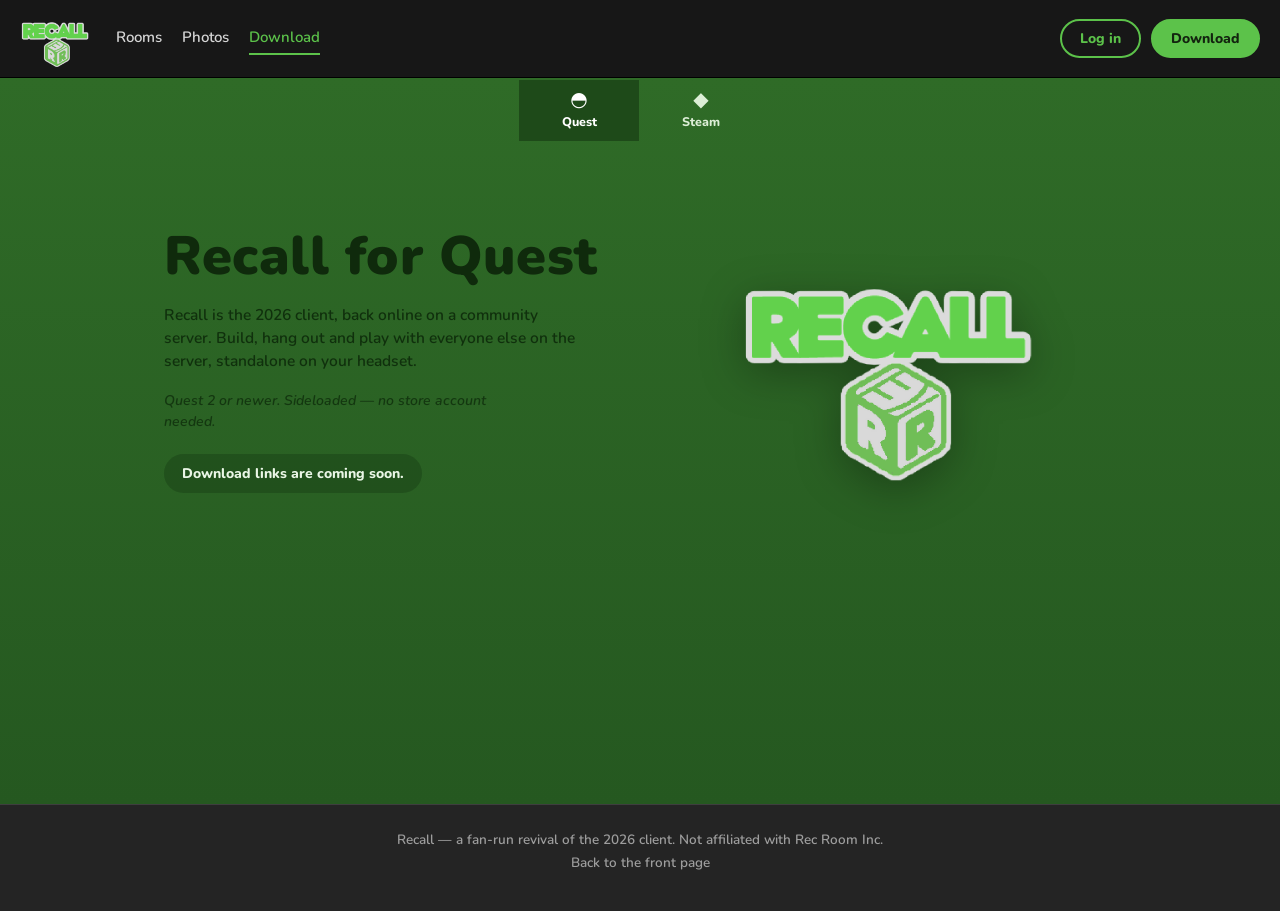
==== download.html @ ba2968ed "Login and download pages, photo comments, real room images Splits the site into three pages: the fee" ====
<!doctype html>
<html lang="en">
	<head>
		<meta charset="utf-8" />
		<meta name="viewport" content="width=device-width, initial-scale=1" />
		<title>Download &middot; Recall</title>
		<meta name="description" content="Get Recall on Quest or on PC through Steam." />
		<link rel="icon" href="logo.png" />
		<link rel="preconnect" href="https://fonts.googleapis.com" />
		<link rel="preconnect" href="https://fonts.gstatic.com" crossorigin />
		<link
			href="https://fonts.googleapis.com/css2?family=Nunito:wght@600;700;800;900&display=swap"
			rel="stylesheet"
		/>
		<link rel="stylesheet" href="styles.css" />
	</head>
	<body>
		<header class="topbar">
			<a class="brand" href="index.html"><img src="logo.png" alt="Recall" /></a>
			<nav class="topnav">
				<a href="index.html#rooms">Rooms</a>
				<a href="index.html#feed">Photos</a>
				<a href="download.html" class="is-on">Download</a>
			</nav>
			<div class="topbar-right" data-account></div>
		</header>

		<section class="dl">
			<div class="dl-tabs">
				<button class="dl-tab is-on" type="button" data-platform="quest">
					<span class="dl-icon">◓</span>
					<span>Quest</span>
				</button>
				<button class="dl-tab" type="button" data-platform="steam">
					<span class="dl-icon">◆</span>
					<span>Steam</span>
				</button>
			</div>

			<div class="dl-body">
				<div class="dl-copy">
					<h1 data-dl-title>Recall for Quest</h1>
					<p data-dl-text></p>
					<p class="dl-req" data-dl-req></p>
					<p class="dl-soon">Download links are coming soon.</p>
				</div>
				<div class="dl-art"><img src="logo.png" alt="" /></div>
			</div>
		</section>

		<footer>
			<p>Recall &mdash; a fan-run revival of the 2026 client. Not affiliated with Rec Room Inc.</p>
			<p><a href="index.html">Back to the front page</a></p>
		</footer>

		<script src="site.js"></script>
		<script>
			const PLATFORMS = {
				quest: {
					title: 'Recall for Quest',
					text: 'Recall is the 2026 client, back online on a community server. Build, hang out and play with everyone else on the server, standalone on your headset.',
					req: 'Quest 2 or newer. Sideloaded — no store account needed.',
				},
				steam: {
					title: 'Recall for Steam',
					text: 'Play Recall on PC in VR or on a flat screen. The launcher patches your copy of the 2026 client and points it at the Recall server.',
					req: 'Windows 10 or later, plus the 2026 client on Steam.',
				},
			}
			const title = document.querySelector('[data-dl-title]')
			const text = document.querySelector('[data-dl-text]')
			const req = document.querySelector('[data-dl-req]')
			const show = (key) => {
				const platform = PLATFORMS[key]
				document.body.dataset.platform = key
				title.textContent = platform.title
				text.textContent = platform.text
				req.textContent = platform.req
			}
			for (const tab of document.querySelectorAll('.dl-tab')) {
				tab.addEventListener('click', () => {
					for (const other of document.querySelectorAll('.dl-tab')) {
						other.classList.toggle('is-on', other === tab)
					}
					show(tab.dataset.platform)
				})
			}
			show('quest')
		</script>
	</body>
</html>
---- styles.css ----
:root {
	--page: #242424;
	--bar: #171717;
	--panel: #2e2e2e;
	--panel-2: #363636;
	--line: #3e3e3e;
	--text: #ececec;
	--muted: #9d9d9d;
	--green: #5cc24a;
	--green-dark: #3f9a31;
	--radius: 8px;
}

* {
	box-sizing: border-box;
}

body {
	margin: 0;
	background: var(--page);
	color: var(--text);
	font-family: Nunito, "Segoe UI", system-ui, sans-serif;
	font-weight: 600;
	font-size: 15px;
	line-height: 1.5;
}

h1,
h2,
h3 {
	margin: 0;
	font-weight: 900;
	letter-spacing: 0.01em;
}

a {
	color: inherit;
	text-decoration: none;
}

img {
	display: block;
	max-width: 100%;
}

/* ---------- top bar ---------- */

.topbar {
	position: sticky;
	top: 0;
	z-index: 30;
	display: flex;
	align-items: center;
	gap: 26px;
	height: 78px;
	padding: 0 20px;
	background: var(--bar);
	border-bottom: 1px solid #000;
}

.brand img {
	height: 70px;
	width: auto;
}

.topnav {
	display: flex;
	gap: 20px;
	font-size: 15px;
}

.topnav a {
	color: #d6d6d6;
	padding: 4px 0;
	border-bottom: 2px solid transparent;
}

.topnav a:hover {
	color: #fff;
	border-bottom-color: var(--green);
}

.topbar-right {
	display: flex;
	align-items: center;
	gap: 10px;
	margin-left: auto;
}

.pill {
	display: inline-flex;
	align-items: center;
	justify-content: center;
	padding: 7px 18px;
	border-radius: 999px;
	border: 2px solid var(--green);
	font-size: 14px;
	font-weight: 800;
	cursor: pointer;
	font-family: inherit;
	transition: background 0.12s, color 0.12s;
}

.pill.ghost {
	background: none;
	color: var(--green);
}

.pill.ghost:hover {
	background: rgba(92, 194, 74, 0.14);
}

.pill.solid {
	background: var(--green);
	color: #13240f;
}

.pill.solid:hover {
	background: var(--green-dark);
	color: #fff;
}

.pill.wide {
	display: flex;
	width: 100%;
	margin-top: 12px;
}

/* ---------- notice strip ---------- */

.notice {
	display: flex;
	align-items: center;
	gap: 16px;
	padding: 12px 22px;
	background: #2f4a28;
	border-bottom: 1px solid #000;
	font-size: 14px;
}

.notice[hidden] {
	display: none;
}

.notice p {
	margin: 0 auto 0 0;
	max-width: 100ch;
	color: #dcecd6;
	text-align: center;
	flex: 1;
}

.notice button {
	background: none;
	border: 0;
	color: #dcecd6;
	font-size: 22px;
	line-height: 1;
	cursor: pointer;
}

/* ---------- layout ---------- */

main {
	max-width: 1140px;
	margin: 0 auto;
	padding: 24px 18px 60px;
}

/* promo row */

.promos {
	display: grid;
	grid-template-columns: repeat(2, 1fr);
	gap: 22px;
}

.promo p {
	margin: 9px 2px 0;
	font-size: 14.5px;
	color: #d8d8d8;
}

.promo:hover p {
	color: var(--green);
}

.promo-art {
	display: grid;
	place-items: center;
	aspect-ratio: 16 / 7;
	border-radius: var(--radius);
	border: 1px solid var(--line);
	overflow: hidden;
}

.promo-art span {
	font-size: clamp(20px, 2.6vw, 31px);
	font-weight: 900;
	letter-spacing: 0.02em;
	text-transform: uppercase;
	color: #fff;
	text-shadow: 0 3px 0 rgba(0, 0, 0, 0.35);
}

.art-rooms {
	background: repeating-linear-gradient(135deg, #3f9a31 0 22px, #45a836 22px 44px);
}

.art-play {
	background: repeating-linear-gradient(135deg, #2d6f6b 0 22px, #327c77 22px 44px);
}

.art-cam {
	background: repeating-linear-gradient(135deg, #5a5030 0 22px, #665a36 22px 44px);
}

/* tabs */

.tabs {
	display: flex;
	justify-content: center;
	gap: 10px;
	margin: 30px 0 22px;
}

.tab {
	padding: 7px 20px;
	border-radius: 999px;
	border: 2px solid var(--line);
	background: var(--panel);
	color: #cfcfcf;
	font: inherit;
	font-size: 14px;
	font-weight: 800;
	cursor: pointer;
}

.tab.is-on {
	border-color: var(--green);
	color: var(--green);
}

.columns {
	display: grid;
	grid-template-columns: 250px 1fr;
	gap: 22px;
	align-items: start;
}

.columns[hidden] {
	display: none;
}

/* ---------- sidebar ---------- */

.side {
	background: var(--panel);
	border: 1px solid var(--line);
	border-radius: var(--radius);
	padding: 14px;
	scroll-margin-top: 70px;
}

.side h2 {
	font-size: 19px;
	margin-bottom: 12px;
}

.side-list {
	display: grid;
	gap: 14px;
}

.side-room {
	display: block;
}

.side-room .art {
	display: grid;
	place-items: center;
	aspect-ratio: 16 / 9;
	border-radius: 6px;
	border: 1px solid var(--line);
	background: var(--art);
	padding: 8px;
	text-align: center;
}

.side-room .art span {
	font-size: 17px;
	font-weight: 900;
	color: #fff;
	text-transform: uppercase;
	letter-spacing: 0.02em;
	text-shadow: 0 2px 0 rgba(0, 0, 0, 0.4);
	overflow-wrap: anywhere;
}

.side-room .name {
	margin: 6px 0 0;
	font-size: 14px;
	color: #e3e3e3;
}

.side-room .by {
	margin: 0;
	font-size: 13px;
	color: var(--muted);
}

/* ---------- feed ---------- */

.feed {
	scroll-margin-top: 70px;
}

.feed-head {
	display: flex;
	align-items: center;
	justify-content: space-between;
	gap: 14px;
	margin-bottom: 14px;
}

.feed-head h2 {
	font-size: 21px;
}

.live {
	display: inline-flex;
	align-items: center;
	gap: 7px;
	font-size: 13.5px;
	color: var(--muted);
	cursor: pointer;
	user-select: none;
}

.live input {
	accent-color: var(--green);
	width: 15px;
	height: 15px;
}

.post {
	background: var(--panel);
	border: 1px solid var(--line);
	border-radius: var(--radius);
	margin-bottom: 20px;
	overflow: hidden;
	animation: in 0.25s ease;
}

@keyframes in {
	from {
		opacity: 0;
		transform: translateY(6px);
	}
}

.post-top {
	display: flex;
	align-items: center;
	gap: 10px;
	padding: 10px 12px;
}

.avatar {
	display: grid;
	place-items: center;
	width: 34px;
	height: 34px;
	flex: none;
	border-radius: 50%;
	background: var(--art);
	color: #fff;
	font-size: 15px;
	font-weight: 900;
}

.who {
	min-width: 0;
}

.who .name {
	font-size: 14.5px;
	font-weight: 800;
}

.who .name .handle {
	color: var(--muted);
	font-weight: 700;
	margin-left: 5px;
}

.who .where {
	font-size: 13.5px;
	color: #bdbdbd;
}

.post-shot {
	display: block;
	width: 100%;
	padding: 0;
	border: 0;
	border-top: 1px solid var(--line);
	border-bottom: 1px solid var(--line);
	background: #1b1b1b;
	cursor: zoom-in;
}

.post-shot img {
	width: 100%;
	aspect-ratio: 16 / 9;
	object-fit: cover;
}

.post-foot {
	padding: 10px 14px 13px;
}

.cheers {
	display: flex;
	align-items: center;
	gap: 6px;
	font-size: 13.5px;
	color: var(--muted);
}

.caption {
	margin: 8px 0 0;
	font-size: 14.5px;
	color: #e6e6e6;
	overflow-wrap: anywhere;
}

.stamp {
	margin: 8px 0 0;
	font-size: 13px;
	color: #808080;
}

.empty {
	color: var(--muted);
}

/* ---------- all-rooms panel ---------- */

.rooms-grid-wrap[hidden] {
	display: none;
}

.rooms-grid-wrap h2 {
	font-size: 21px;
	margin-bottom: 14px;
}

.rooms-grid {
	display: grid;
	grid-template-columns: repeat(auto-fill, minmax(210px, 1fr));
	gap: 18px;
}

.room-card {
	background: var(--panel);
	border: 1px solid var(--line);
	border-radius: var(--radius);
	overflow: hidden;
}

.room-card .art {
	display: grid;
	place-items: center;
	aspect-ratio: 16 / 9;
	padding: 8px;
	background: var(--art);
	text-align: center;
}

.room-card .art span {
	font-size: 18px;
	font-weight: 900;
	color: #fff;
	text-transform: uppercase;
	text-shadow: 0 2px 0 rgba(0, 0, 0, 0.4);
	overflow-wrap: anywhere;
}

.room-card .body {
	padding: 10px 12px 13px;
}

.room-card h3 {
	font-size: 15.5px;
}

.room-card .meta {
	margin: 4px 0 0;
	font-size: 13px;
	color: var(--muted);
}

.room-card .tags {
	display: flex;
	flex-wrap: wrap;
	gap: 5px;
	margin-top: 9px;
}

.room-card .tags span {
	padding: 2px 8px;
	border: 1px solid var(--line);
	border-radius: 5px;
	font-size: 11.5px;
	color: #c9c9c9;
}

/* ---------- join + footer ---------- */

.join {
	margin-top: 34px;
	padding: 22px 24px 26px;
	background: var(--panel);
	border: 1px solid var(--line);
	border-radius: var(--radius);
	scroll-margin-top: 70px;
}

.join h2 {
	font-size: 20px;
}

.join ol {
	margin: 12px 0 0;
	padding-left: 20px;
	color: #d6d6d6;
}

.join li {
	margin-bottom: 7px;
}

footer {
	padding: 22px 18px 34px;
	border-top: 1px solid var(--line);
	color: var(--muted);
	text-align: center;
	font-size: 13.5px;
}

footer p {
	margin: 3px 0;
}

footer a:hover {
	color: var(--green);
}

/* ---------- lightbox ---------- */

.lightbox {
	position: fixed;
	inset: 0;
	z-index: 60;
	display: grid;
	place-items: center;
	padding: 26px;
	background: rgba(0, 0, 0, 0.85);
}

.lightbox[hidden] {
	display: none;
}

.lightbox img {
	max-width: 100%;
	max-height: 100%;
	border-radius: 6px;
}

.lightbox-close {
	position: absolute;
	top: 16px;
	right: 20px;
	width: 38px;
	height: 38px;
	border: 1px solid var(--line);
	border-radius: 50%;
	background: var(--panel);
	color: var(--text);
	font-size: 22px;
	cursor: pointer;
}

@media (max-width: 880px) {
	.columns {
		grid-template-columns: 1fr;
	}

	.promos {
		grid-template-columns: 1fr;
	}

	.topnav {
		display: none;
	}

	.notice p {
		text-align: left;
	}
}

/* ---------- signed-in state ---------- */

.signed-in {
	color: var(--green);
	font-weight: 800;
	font-size: 14px;
}

.topnav a.is-on {
	color: var(--green);
	border-bottom-color: var(--green);
}

/* ---------- room photos ---------- */

.side-room .art,
.room-card .art {
	position: relative;
	overflow: hidden;
}

.side-room .art img,
.room-card .art img {
	position: absolute;
	inset: 0;
	width: 100%;
	height: 100%;
	object-fit: cover;
}

/* ---------- comments ---------- */

.comments {
	border-top: 1px solid var(--line);
	padding: 10px 14px 12px;
	background: #292929;
}

.comments h4 {
	margin: 0 0 8px;
	font-size: 13px;
	font-weight: 800;
	color: var(--muted);
	text-transform: uppercase;
	letter-spacing: 0.06em;
}

.comment {
	display: flex;
	gap: 8px;
	margin-bottom: 8px;
	font-size: 14px;
}

.comment .by {
	font-weight: 800;
	color: var(--green);
	flex: none;
}

.comment .text {
	color: #e2e2e2;
	overflow-wrap: anywhere;
}

.comment-form {
	display: flex;
	gap: 8px;
	margin-top: 10px;
}

.comment-form input {
	flex: 1;
	min-width: 0;
	padding: 8px 12px;
	border: 1px solid var(--line);
	border-radius: 999px;
	background: #1f1f1f;
	color: var(--text);
	font: inherit;
	font-size: 14px;
}

.comment-form input:focus {
	outline: none;
	border-color: var(--green);
}

.comment-form button {
	padding: 8px 16px;
	font-size: 13.5px;
}

.comment-locked {
	margin: 0;
	font-size: 13.5px;
	color: var(--muted);
}

.comment-locked a {
	color: var(--green);
	font-weight: 800;
}

.comment-note {
	margin: 8px 0 0;
	font-size: 13px;
	color: #b58b5a;
}

/* ---------- login card ---------- */

body.centered {
	display: grid;
	place-items: center;
	min-height: 100vh;
	padding: 28px 18px;
}

.card {
	width: 100%;
	max-width: 380px;
	padding: 26px 26px 22px;
	background: var(--panel);
	border: 1px solid var(--line);
	border-radius: 12px;
	text-align: center;
}

.card-logo img {
	height: 110px;
	margin: 0 auto 6px;
}

.card-lede {
	margin: 0 0 18px;
	color: #cfcfcf;
	font-size: 14.5px;
}

.card form {
	text-align: left;
}

.card label {
	display: block;
	margin-bottom: 14px;
}

.card label span {
	display: block;
	margin-bottom: 5px;
	font-size: 13px;
	font-weight: 800;
	color: var(--muted);
}

.card input {
	width: 100%;
	padding: 10px 13px;
	border: 1px solid var(--line);
	border-radius: 7px;
	background: #1f1f1f;
	color: var(--text);
	font: inherit;
	font-size: 15px;
}

.card input:focus {
	outline: none;
	border-color: var(--green);
}

.card button[type='submit'] {
	margin-top: 4px;
}

.card button:disabled {
	opacity: 0.6;
	cursor: default;
}

.formerror {
	margin: 0 0 16px;
	padding: 10px 12px;
	border: 1px solid #7a3b3b;
	border-radius: 7px;
	background: #3a2525;
	color: #f0c9c9;
	font-size: 13.5px;
	text-align: left;
}

.formerror[hidden] {
	display: none;
}

.card-foot {
	margin: 12px 0 0;
	font-size: 13.5px;
	color: var(--muted);
}

.card-foot a {
	color: var(--green);
	font-weight: 800;
}

/* ---------- download page ---------- */

.dl {
	background: linear-gradient(180deg, #2f6b27 0%, #255820 100%);
	min-height: calc(100vh - 78px - 96px);
}

.dl-tabs {
	display: flex;
	justify-content: center;
	gap: 2px;
	padding-top: 2px;
}

.dl-tab {
	display: grid;
	justify-items: center;
	gap: 3px;
	width: 120px;
	padding: 10px 6px 9px;
	border: 0;
	background: none;
	color: #dceed6;
	font: inherit;
	font-size: 12.5px;
	font-weight: 800;
	cursor: pointer;
}

.dl-tab.is-on {
	background: #1e4a19;
	color: #fff;
}

.dl-icon {
	font-size: 20px;
	line-height: 1;
}

.dl-body {
	display: grid;
	grid-template-columns: 1fr 1fr;
	align-items: center;
	gap: 40px;
	max-width: 1000px;
	margin: 0 auto;
	padding: 70px 24px 90px;
}

.dl-copy h1 {
	font-size: clamp(34px, 5vw, 54px);
	color: #0f2a0c;
	line-height: 1.05;
}

.dl-copy p {
	max-width: 46ch;
	margin: 18px 0 0;
	color: #10300d;
	font-size: 15.5px;
}

.dl-req {
	font-style: italic;
	font-size: 14px !important;
	opacity: 0.85;
}

.dl-soon {
	display: inline-block;
	margin-top: 22px !important;
	padding: 9px 18px;
	border-radius: 999px;
	background: rgba(14, 40, 11, 0.28);
	color: #eaf6e6 !important;
	font-weight: 800;
	font-size: 14px !important;
}

.dl-art {
	display: grid;
	place-items: center;
}

.dl-art img {
	width: min(300px, 70%);
	filter: drop-shadow(0 10px 22px rgba(0, 0, 0, 0.3));
}

@media (max-width: 880px) {
	.dl-body {
		grid-template-columns: 1fr;
		padding: 40px 20px 60px;
		text-align: center;
	}

	.dl-copy p {
		margin-left: auto;
		margin-right: auto;
	}

	.brand img {
		height: 52px;
	}

	.topbar {
		height: 62px;
	}
}
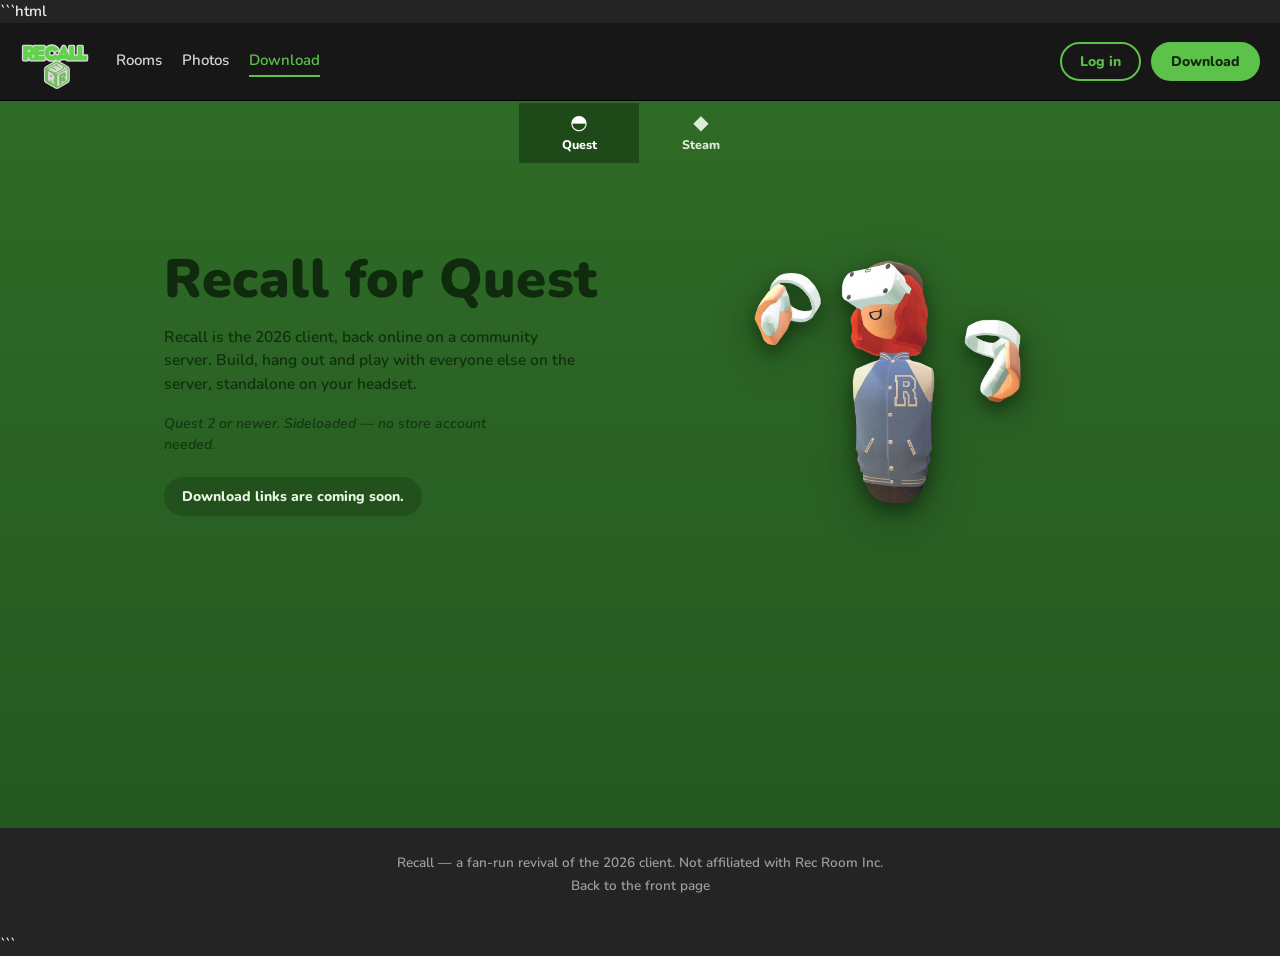
==== commit b78fc61e: "Update download.html" ====
--- a/download.html
+++ b/download.html
@@ -1,10 +1,14 @@
+```html
 <!doctype html>
 <html lang="en">
 	<head>
 		<meta charset="utf-8" />
 		<meta name="viewport" content="width=device-width, initial-scale=1" />
 		<title>Download &middot; Recall</title>
-		<meta name="description" content="Get Recall on Quest or on PC through Steam." />
+		<meta
+			name="description"
+			content="Get Recall on Quest or on PC through Steam."
+		/>
 		<link rel="icon" href="logo.png" />
 		<link rel="preconnect" href="https://fonts.googleapis.com" />
 		<link rel="preconnect" href="https://fonts.gstatic.com" crossorigin />
@@ -14,24 +18,38 @@
 		/>
 		<link rel="stylesheet" href="styles.css" />
 	</head>
+
 	<body>
 		<header class="topbar">
-			<a class="brand" href="index.html"><img src="logo.png" alt="Recall" /></a>
+			<a class="brand" href="index.html">
+				<img src="logo.png" alt="Recall" />
+			</a>
+
 			<nav class="topnav">
 				<a href="index.html#rooms">Rooms</a>
 				<a href="index.html#feed">Photos</a>
 				<a href="download.html" class="is-on">Download</a>
 			</nav>
+
 			<div class="topbar-right" data-account></div>
 		</header>
 
 		<section class="dl">
 			<div class="dl-tabs">
-				<button class="dl-tab is-on" type="button" data-platform="quest">
+				<button
+					class="dl-tab is-on"
+					type="button"
+					data-platform="quest"
+				>
 					<span class="dl-icon">◓</span>
 					<span>Quest</span>
 				</button>
-				<button class="dl-tab" type="button" data-platform="steam">
+
+				<button
+					class="dl-tab"
+					type="button"
+					data-platform="steam"
+				>
 					<span class="dl-icon">◆</span>
 					<span>Steam</span>
 				</button>
@@ -42,50 +60,88 @@
 					<h1 data-dl-title>Recall for Quest</h1>
 					<p data-dl-text></p>
 					<p class="dl-req" data-dl-req></p>
-					<p class="dl-soon">Download links are coming soon.</p>
+					<p class="dl-soon">
+						Download links are coming soon.
+					</p>
 				</div>
-				<div class="dl-art"><img src="logo.png" alt="" /></div>
+
+				<div class="dl-art">
+					<img
+						data-dl-image
+						src="Quest.png"
+						alt="Recall for Quest"
+					/>
+				</div>
 			</div>
 		</section>
 
 		<footer>
-			<p>Recall &mdash; a fan-run revival of the 2026 client. Not affiliated with Rec Room Inc.</p>
-			<p><a href="index.html">Back to the front page</a></p>
+			<p>
+				Recall &mdash; a fan-run revival of the 2026 client.
+				Not affiliated with Rec Room Inc.
+			</p>
+			<p>
+				<a href="index.html">Back to the front page</a>
+			</p>
 		</footer>
 
 		<script src="site.js"></script>
+
 		<script>
 			const PLATFORMS = {
 				quest: {
 					title: 'Recall for Quest',
 					text: 'Recall is the 2026 client, back online on a community server. Build, hang out and play with everyone else on the server, standalone on your headset.',
 					req: 'Quest 2 or newer. Sideloaded — no store account needed.',
+					image: 'Quest.png',
+					alt: 'Recall for Quest',
 				},
+
 				steam: {
 					title: 'Recall for Steam',
 					text: 'Play Recall on PC in VR or on a flat screen. The launcher patches your copy of the 2026 client and points it at the Recall server.',
 					req: 'Windows 10 or later, plus the 2026 client on Steam.',
+					image: 'Steam.png',
+					alt: 'Recall for Steam',
 				},
-			}
-			const title = document.querySelector('[data-dl-title]')
-			const text = document.querySelector('[data-dl-text]')
-			const req = document.querySelector('[data-dl-req]')
+			};
+
+			const title = document.querySelector('[data-dl-title]');
+			const text = document.querySelector('[data-dl-text]');
+			const req = document.querySelector('[data-dl-req]');
+			const image = document.querySelector('[data-dl-image]');
+			const tabs = document.querySelectorAll('.dl-tab');
+
 			const show = (key) => {
-				const platform = PLATFORMS[key]
-				document.body.dataset.platform = key
-				title.textContent = platform.title
-				text.textContent = platform.text
-				req.textContent = platform.req
-			}
-			for (const tab of document.querySelectorAll('.dl-tab')) {
+				const platform = PLATFORMS[key];
+
+				if (!platform) return;
+
+				document.body.dataset.platform = key;
+
+				title.textContent = platform.title;
+				text.textContent = platform.text;
+				req.textContent = platform.req;
+
+				image.src = platform.image;
+				image.alt = platform.alt;
+
+				tabs.forEach((tab) => {
+					tab.classList.toggle(
+						'is-on',
+						tab.dataset.platform === key
+					);
+				});
+			};
+
+			tabs.forEach((tab) => {
 				tab.addEventListener('click', () => {
-					for (const other of document.querySelectorAll('.dl-tab')) {
-						other.classList.toggle('is-on', other === tab)
-					}
-					show(tab.dataset.platform)
-				})
-			}
-			show('quest')
+					show(tab.dataset.platform);
+				});
+			});
+
+			show('quest');
 		</script>
 	</body>
 </html>
+```
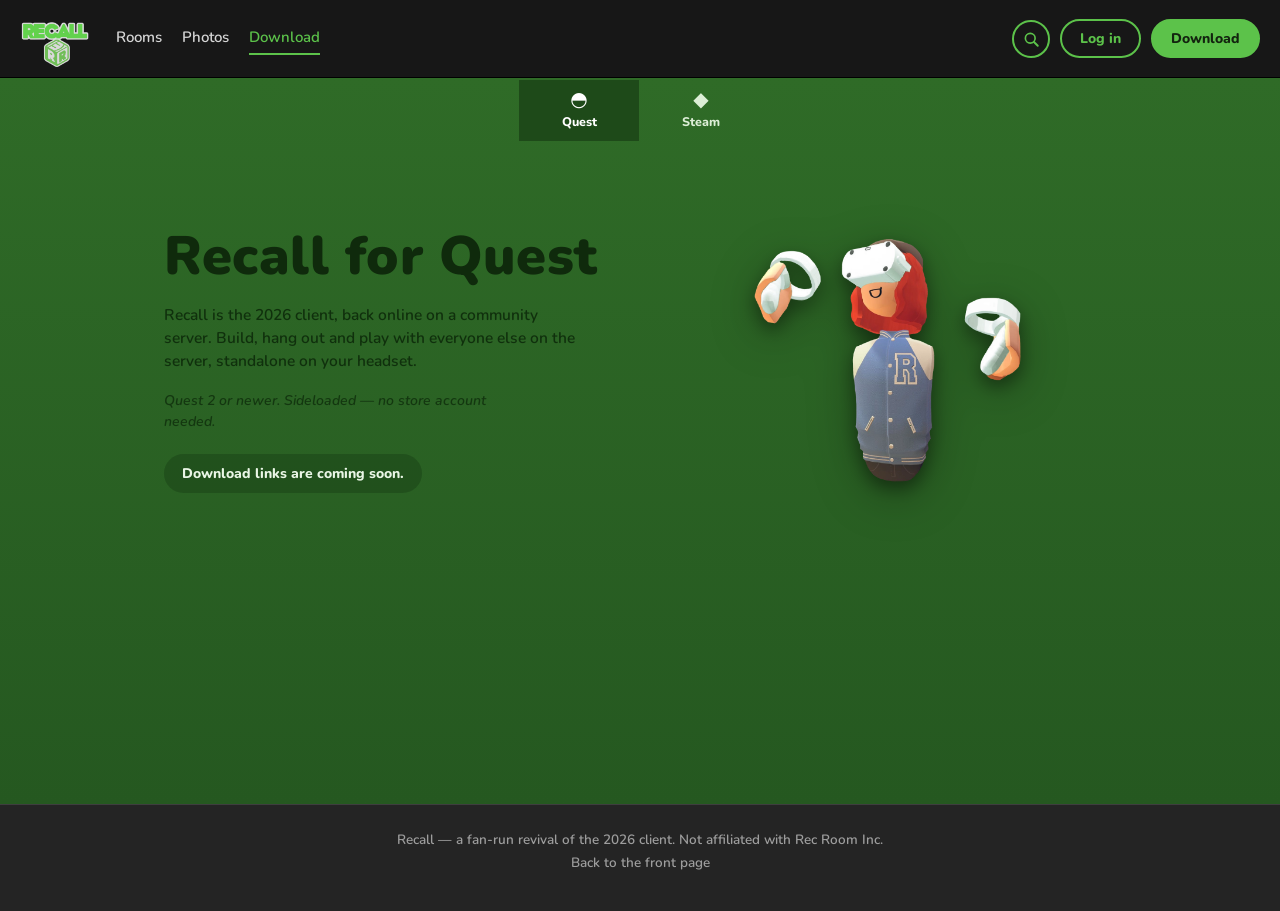
==== commit 0e2ce48b: "Add player search and profile pages A magnifier beside Log in opens a search overlay with People and" ====
--- a/download.html
+++ b/download.html
@@ -1,14 +1,10 @@
-```html
 <!doctype html>
 <html lang="en">
 	<head>
 		<meta charset="utf-8" />
 		<meta name="viewport" content="width=device-width, initial-scale=1" />
 		<title>Download &middot; Recall</title>
-		<meta
-			name="description"
-			content="Get Recall on Quest or on PC through Steam."
-		/>
+		<meta name="description" content="Get Recall on Quest or on PC through Steam." />
 		<link rel="icon" href="logo.png" />
 		<link rel="preconnect" href="https://fonts.googleapis.com" />
 		<link rel="preconnect" href="https://fonts.gstatic.com" crossorigin />
@@ -18,38 +14,24 @@
 		/>
 		<link rel="stylesheet" href="styles.css" />
 	</head>
-
 	<body>
 		<header class="topbar">
-			<a class="brand" href="index.html">
-				<img src="logo.png" alt="Recall" />
-			</a>
-
+			<a class="brand" href="index.html"><img src="logo.png" alt="Recall" /></a>
 			<nav class="topnav">
 				<a href="index.html#rooms">Rooms</a>
 				<a href="index.html#feed">Photos</a>
 				<a href="download.html" class="is-on">Download</a>
 			</nav>
-
 			<div class="topbar-right" data-account></div>
 		</header>
 
 		<section class="dl">
 			<div class="dl-tabs">
-				<button
-					class="dl-tab is-on"
-					type="button"
-					data-platform="quest"
-				>
+				<button class="dl-tab is-on" type="button" data-platform="quest">
 					<span class="dl-icon">◓</span>
 					<span>Quest</span>
 				</button>
-
-				<button
-					class="dl-tab"
-					type="button"
-					data-platform="steam"
-				>
+				<button class="dl-tab" type="button" data-platform="steam">
 					<span class="dl-icon">◆</span>
 					<span>Steam</span>
 				</button>
@@ -60,33 +42,19 @@
 					<h1 data-dl-title>Recall for Quest</h1>
 					<p data-dl-text></p>
 					<p class="dl-req" data-dl-req></p>
-					<p class="dl-soon">
-						Download links are coming soon.
-					</p>
+					<p class="dl-soon">Download links are coming soon.</p>
 				</div>
-
-				<div class="dl-art">
-					<img
-						data-dl-image
-						src="Quest.png"
-						alt="Recall for Quest"
-					/>
-				</div>
+				<div class="dl-art"><img data-dl-image src="Quest.png" alt="Recall for Quest" /></div>
 			</div>
 		</section>
 
 		<footer>
-			<p>
-				Recall &mdash; a fan-run revival of the 2026 client.
-				Not affiliated with Rec Room Inc.
-			</p>
-			<p>
-				<a href="index.html">Back to the front page</a>
-			</p>
+			<p>Recall &mdash; a fan-run revival of the 2026 client. Not affiliated with Rec Room Inc.</p>
+			<p><a href="index.html">Back to the front page</a></p>
 		</footer>
 
 		<script src="site.js"></script>
-
+		<script src="search.js"></script>
 		<script>
 			const PLATFORMS = {
 				quest: {
@@ -96,7 +64,6 @@
 					image: 'Quest.png',
 					alt: 'Recall for Quest',
 				},
-
 				steam: {
 					title: 'Recall for Steam',
 					text: 'Play Recall on PC in VR or on a flat screen. The launcher patches your copy of the 2026 client and points it at the Recall server.',
@@ -104,44 +71,29 @@
 					image: 'Steam.png',
 					alt: 'Recall for Steam',
 				},
-			};
-
-			const title = document.querySelector('[data-dl-title]');
-			const text = document.querySelector('[data-dl-text]');
-			const req = document.querySelector('[data-dl-req]');
-			const image = document.querySelector('[data-dl-image]');
-			const tabs = document.querySelectorAll('.dl-tab');
-
+			}
+			const title = document.querySelector('[data-dl-title]')
+			const text = document.querySelector('[data-dl-text]')
+			const req = document.querySelector('[data-dl-req]')
+			const image = document.querySelector('[data-dl-image]')
 			const show = (key) => {
-				const platform = PLATFORMS[key];
-
-				if (!platform) return;
-
-				document.body.dataset.platform = key;
-
-				title.textContent = platform.title;
-				text.textContent = platform.text;
-				req.textContent = platform.req;
-
-				image.src = platform.image;
-				image.alt = platform.alt;
-
-				tabs.forEach((tab) => {
-					tab.classList.toggle(
-						'is-on',
-						tab.dataset.platform === key
-					);
-				});
-			};
-
-			tabs.forEach((tab) => {
+				const platform = PLATFORMS[key]
+				document.body.dataset.platform = key
+				title.textContent = platform.title
+				text.textContent = platform.text
+				req.textContent = platform.req
+				image.src = platform.image
+				image.alt = platform.alt
+			}
+			for (const tab of document.querySelectorAll('.dl-tab')) {
 				tab.addEventListener('click', () => {
-					show(tab.dataset.platform);
-				});
-			});
-
-			show('quest');
+					for (const other of document.querySelectorAll('.dl-tab')) {
+						other.classList.toggle('is-on', other === tab)
+					}
+					show(tab.dataset.platform)
+				})
+			}
+			show('quest')
 		</script>
 	</body>
 </html>
-```
--- a/styles.css
+++ b/styles.css
@@ -928,3 +928,383 @@
 		height: 62px;
 	}
 }
+
+/* ---------- search ---------- */
+
+.pill.icon {
+	width: 38px;
+	height: 38px;
+	padding: 0;
+}
+
+.pill.icon svg {
+	width: 18px;
+	height: 18px;
+}
+
+.search {
+	position: fixed;
+	inset: 0;
+	z-index: 60;
+	display: flex;
+	justify-content: center;
+	padding: 90px 16px 40px;
+	background: rgba(0, 0, 0, 0.6);
+}
+
+.search[hidden] {
+	display: none;
+}
+
+body.search-open {
+	overflow: hidden;
+}
+
+.search-panel {
+	display: flex;
+	flex-direction: column;
+	width: min(620px, 100%);
+	max-height: 100%;
+	background: var(--bar);
+	border: 1px solid var(--line);
+	border-radius: var(--radius);
+	box-shadow: 0 18px 50px rgba(0, 0, 0, 0.5);
+	overflow: hidden;
+	animation: in 0.15s ease;
+}
+
+.search-head {
+	display: flex;
+	align-items: center;
+	gap: 12px;
+	padding: 14px 16px 10px;
+}
+
+.search-field {
+	position: relative;
+	display: flex;
+	align-items: center;
+	flex: 1;
+}
+
+.search-field input {
+	width: 100%;
+	padding: 9px 34px 9px 16px;
+	background: var(--panel);
+	border: 2px solid var(--green);
+	border-radius: 999px;
+	color: var(--text);
+	font-family: inherit;
+	font-size: 15px;
+	font-weight: 700;
+	outline: none;
+	appearance: none;
+}
+
+.search-field input::-webkit-search-cancel-button {
+	display: none;
+}
+
+.search-clear,
+.search-close {
+	background: none;
+	border: 0;
+	color: var(--muted);
+	font-size: 22px;
+	line-height: 1;
+	cursor: pointer;
+	font-family: inherit;
+}
+
+.search-clear {
+	position: absolute;
+	right: 12px;
+}
+
+.search-clear:hover,
+.search-close:hover {
+	color: #fff;
+}
+
+.search-tabs {
+	display: flex;
+	gap: 22px;
+	padding: 0 20px;
+	border-bottom: 1px solid var(--line);
+}
+
+.search-tab {
+	padding: 6px 2px 10px;
+	background: none;
+	border: 0;
+	border-bottom: 3px solid transparent;
+	color: var(--muted);
+	font-family: inherit;
+	font-size: 15px;
+	font-weight: 800;
+	cursor: pointer;
+}
+
+.search-tab.is-on {
+	color: var(--green);
+	border-bottom-color: var(--green);
+}
+
+.search-results {
+	padding: 10px;
+	overflow-y: auto;
+}
+
+.search-row {
+	display: flex;
+	align-items: center;
+	gap: 12px;
+	padding: 10px;
+	border-radius: var(--radius);
+}
+
+.search-row:hover {
+	background: var(--panel);
+}
+
+.search-avatar {
+	display: grid;
+	place-items: center;
+	width: 52px;
+	height: 52px;
+	flex: none;
+	border-radius: 12px;
+	background: var(--art, var(--panel-2));
+	color: #fff;
+	font-size: 20px;
+	font-weight: 900;
+	overflow: hidden;
+}
+
+.search-avatar img {
+	width: 100%;
+	height: 100%;
+	object-fit: cover;
+	grid-area: 1 / 1;
+}
+
+.search-who {
+	min-width: 0;
+}
+
+.search-name {
+	font-size: 16px;
+	font-weight: 800;
+	overflow-wrap: anywhere;
+}
+
+.search-handle {
+	font-size: 13.5px;
+	color: var(--muted);
+	font-weight: 700;
+}
+
+.search-note,
+.search-empty {
+	margin: 0;
+	padding: 24px 12px;
+	color: var(--muted);
+	text-align: center;
+}
+
+.search-empty p {
+	margin: 14px auto 0;
+	max-width: 42ch;
+}
+
+.search-empty-mark {
+	display: grid;
+	place-items: center;
+	width: 72px;
+	height: 72px;
+	margin: 20px auto 0;
+	border: 4px solid var(--green);
+	border-radius: 50%;
+	color: var(--green);
+	font-size: 34px;
+	font-weight: 900;
+}
+
+/* ---------- profile pictures in the feed ---------- */
+
+.avatar {
+	overflow: hidden;
+}
+
+.avatar img {
+	width: 100%;
+	height: 100%;
+	object-fit: cover;
+	grid-area: 1 / 1;
+}
+
+.post-author {
+	display: flex;
+	align-items: center;
+	gap: 10px;
+	min-width: 0;
+}
+
+.post-author:hover .who .name {
+	color: var(--green);
+}
+
+/* ---------- profile page ---------- */
+
+.profile {
+	max-width: 1000px;
+	margin: 0 auto;
+	padding: 22px 20px 50px;
+}
+
+.profile-head {
+	background: var(--panel);
+	border: 1px solid var(--line);
+	border-radius: var(--radius);
+	overflow: hidden;
+}
+
+.profile-banner {
+	position: relative;
+	height: 190px;
+	background: var(--art);
+}
+
+.profile-banner img {
+	width: 100%;
+	height: 100%;
+	object-fit: cover;
+}
+
+.profile-bar {
+	display: flex;
+	align-items: flex-end;
+	gap: 16px;
+	padding: 0 22px;
+	margin-top: -46px;
+}
+
+.profile-pfp {
+	display: grid;
+	place-items: center;
+	width: 112px;
+	height: 112px;
+	flex: none;
+	border: 4px solid var(--panel);
+	border-radius: 50%;
+	background: var(--art);
+	color: #fff;
+	font-size: 44px;
+	font-weight: 900;
+	overflow: hidden;
+}
+
+.profile-pfp img {
+	width: 100%;
+	height: 100%;
+	object-fit: cover;
+	grid-area: 1 / 1;
+}
+
+.profile-who {
+	padding-bottom: 10px;
+	min-width: 0;
+}
+
+.profile-who h1 {
+	font-size: 26px;
+	overflow-wrap: anywhere;
+}
+
+.profile-handle {
+	margin: 2px 0 0;
+	color: var(--muted);
+	font-size: 15px;
+	font-weight: 700;
+}
+
+.profile-emoji {
+	margin-left: 8px;
+}
+
+.profile-about {
+	padding: 14px 22px 20px;
+}
+
+.profile-bio {
+	margin: 0;
+	max-width: 70ch;
+	overflow-wrap: anywhere;
+	white-space: pre-wrap;
+}
+
+.profile-joined {
+	margin: 12px 0 0;
+	color: var(--muted);
+	font-size: 13.5px;
+}
+
+.profile-tabs-wrap {
+	margin-top: 22px;
+}
+
+.profile-panel {
+	margin-top: 16px;
+}
+
+.profile-photos {
+	display: grid;
+	grid-template-columns: repeat(auto-fill, minmax(190px, 1fr));
+	gap: 14px;
+}
+
+.profile-photo {
+	position: relative;
+	padding: 0;
+	background: var(--panel-2);
+	border: 1px solid var(--line);
+	border-radius: var(--radius);
+	aspect-ratio: 1 / 1;
+	overflow: hidden;
+	cursor: pointer;
+}
+
+.profile-photo img {
+	width: 100%;
+	height: 100%;
+	object-fit: cover;
+}
+
+.profile-photo-cheers {
+	position: absolute;
+	right: 8px;
+	bottom: 8px;
+	padding: 2px 9px;
+	border-radius: 999px;
+	background: rgba(0, 0, 0, 0.62);
+	color: #fff;
+	font-size: 12.5px;
+	font-weight: 800;
+}
+
+.room-card.is-picked {
+	border-color: var(--green);
+	box-shadow: 0 0 0 2px rgba(92, 194, 74, 0.35);
+}
+
+@media (max-width: 880px) {
+	.search {
+		padding-top: 60px;
+	}
+
+	.profile-bar {
+		flex-direction: column;
+		align-items: flex-start;
+		gap: 8px;
+	}
+}
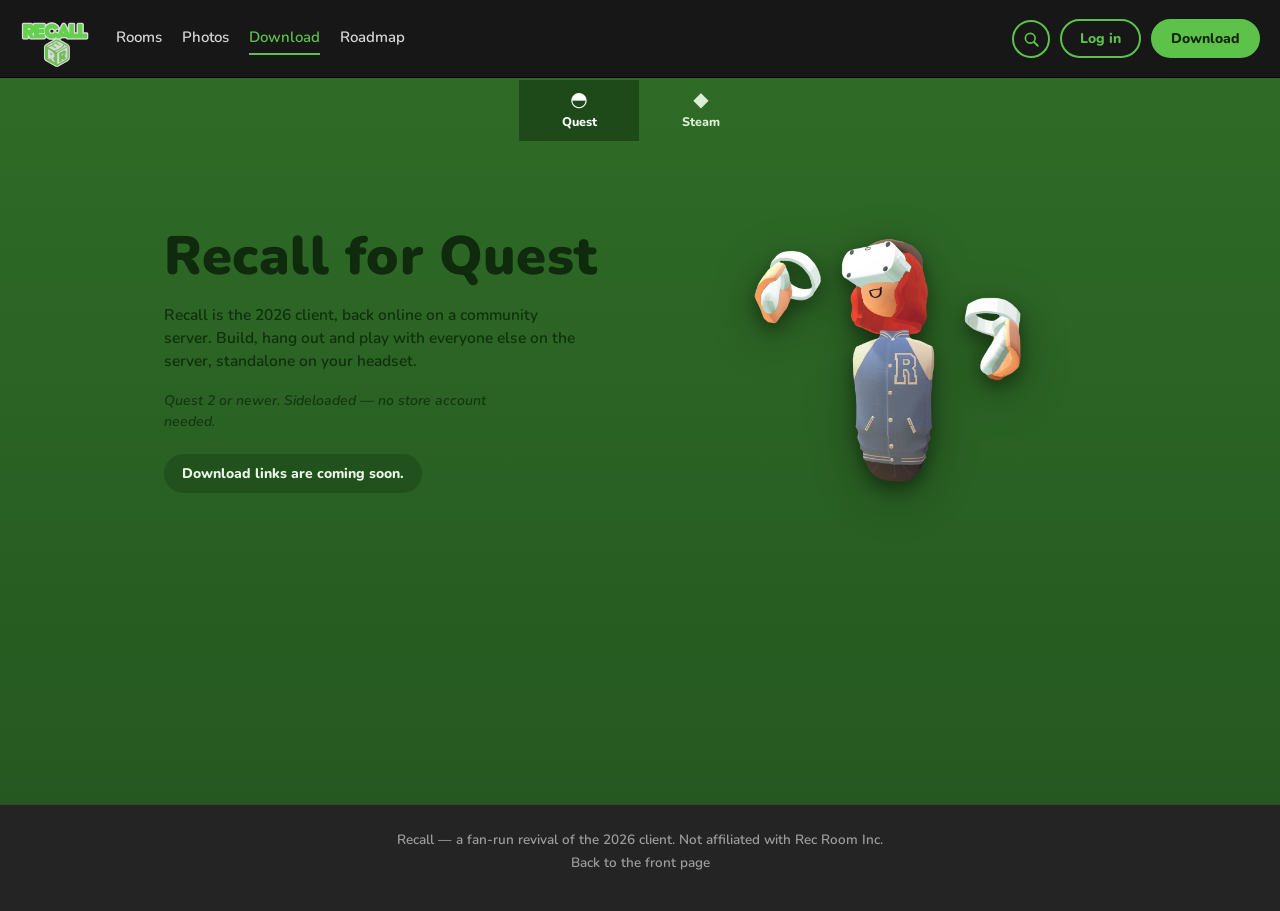
==== commit e0eb29ee: "Add Roadmap page and nav link Co-Authored-By: Claude Opus 5.5 <noreply@anthropic.com>" ====
--- a/download.html
+++ b/download.html
@@ -21,6 +21,7 @@
 				<a href="index.html#rooms">Rooms</a>
 				<a href="index.html#feed">Photos</a>
 				<a href="download.html" class="is-on">Download</a>
+				<a href="roadmap.html">Roadmap</a>
 			</nav>
 			<div class="topbar-right" data-account></div>
 		</header>
--- a/styles.css
+++ b/styles.css
@@ -1308,3 +1308,20 @@
 		gap: 8px;
 	}
 }
+
+/* ---------- roadmap ---------- */
+.rm { max-width: 760px; margin: 0 auto; padding: 40px 16px 60px; }
+.rm h1 { font-size: 2rem; font-weight: 900; margin: 0 0 6px; }
+.rm-sub { color: var(--muted); margin: 0 0 32px; }
+.rm-list { list-style: none; margin: 0; padding: 0 0 0 28px; border-left: 3px solid var(--line); }
+.rm-item { position: relative; margin: 0 0 22px; background: var(--panel); border: 1px solid var(--line); border-radius: var(--radius); padding: 16px 18px; }
+.rm-item::before { content: ""; position: absolute; left: -38px; top: 20px; width: 14px; height: 14px; border-radius: 50%; background: var(--page); border: 3px solid var(--line); }
+.rm-item.is-done::before { background: var(--green); border-color: var(--green); }
+.rm-item.is-now { border-color: var(--green); }
+.rm-item.is-now::before { background: var(--page); border-color: var(--green); box-shadow: 0 0 0 4px rgba(92,194,74,.25); }
+.rm-when { font-size: .8rem; font-weight: 800; text-transform: uppercase; letter-spacing: .06em; color: var(--muted); }
+.rm-item.is-done .rm-when, .rm-item.is-now .rm-when { color: var(--green); }
+.rm-item h2 { font-size: 1.15rem; font-weight: 800; margin: 4px 0 6px; }
+.rm-item p { margin: 0; color: var(--muted); line-height: 1.5; }
+.rm-tag { display: inline-block; margin-left: 8px; font-size: .7rem; font-weight: 800; padding: 2px 8px; border-radius: 99px; background: var(--panel-2); color: var(--text); vertical-align: middle; }
+.rm-item.is-now .rm-tag { background: var(--green); color: #111; }
